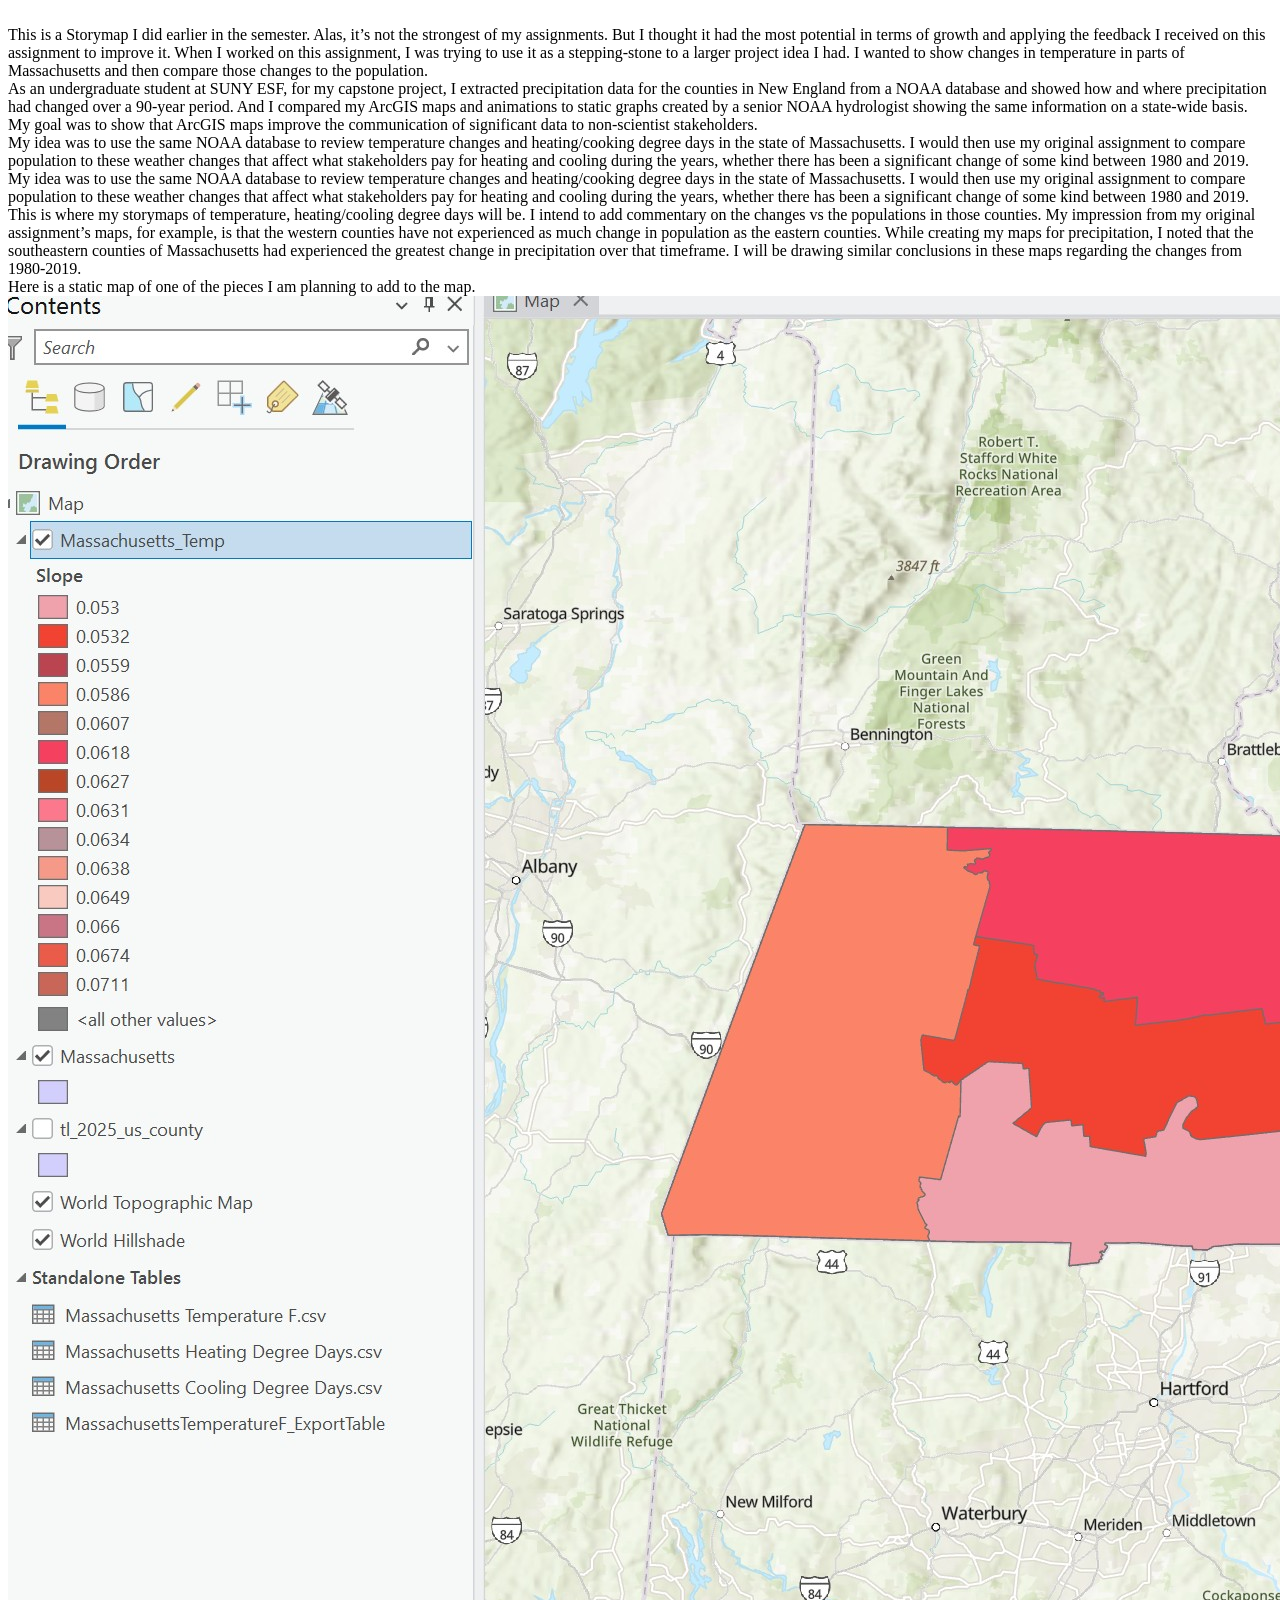
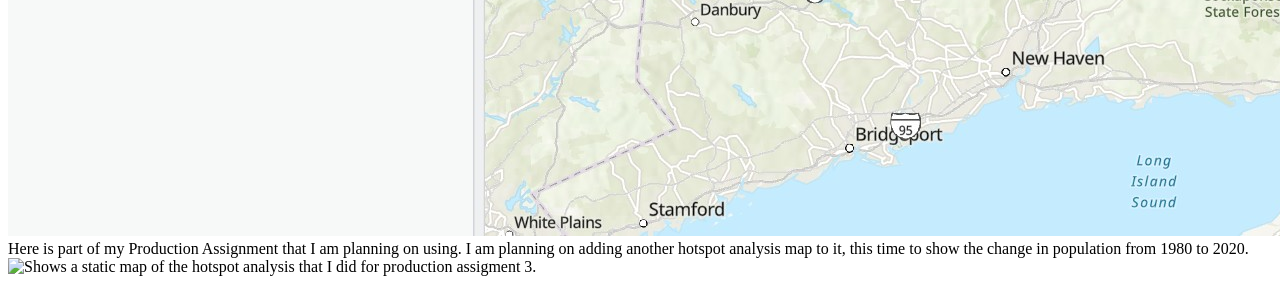
==== final portfolioindex.html @ f50ad062 "Update and rename final portfolio to final portfolioindex.html" ====
<!DOCTYPE html>
<html>
<body>
<link rel="stylesheet" href="web.css">
<title>Final Portfolio draft</title>
<br>
<p1>This is a Storymap I did earlier in the semester. Alas, it’s not the strongest of my assignments. But I thought it had the most potential in terms of growth and applying the feedback I received on this assignment to improve it. 
When I worked on this assignment, I was trying to use it as a stepping-stone to a larger project idea I had. I wanted to show changes in temperature in parts of Massachusetts and then compare those changes to the population. </p1>
<br>
<p2>As an undergraduate student at SUNY ESF, for my capstone project, I extracted precipitation data for the counties in New England from a NOAA database and showed how and where precipitation had changed over a 90-year period. 
And I compared my ArcGIS maps and animations to static graphs created by a senior NOAA hydrologist showing the same information on a state-wide basis. My goal was to show that ArcGIS maps improve the communication of significant data to non-scientist stakeholders.</p2>
<br>
<p3>My idea was to use the same NOAA database to review temperature changes and heating/cooking degree days in the state of Massachusetts. I would then use my original assignment to compare population to these 
weather changes that affect what stakeholders pay for heating and cooling during the years, whether there has been a significant change of some kind between 1980 and 2019. </p3>
<br>
<p4>My idea was to use the same NOAA database to review temperature changes and heating/cooking degree days in the state of Massachusetts. I would then use my original assignment to compare population to these weather changes
that affect what stakeholders pay for heating and cooling during the years, whether there has been a significant change of some kind between 1980 and 2019. </p4>
<br>
<p5>This is where my storymaps of temperature, heating/cooling degree days will be. I intend to add commentary on the changes vs the populations in those counties. My impression from my original assignment’s maps, for example, is that the western counties have not experienced as much change
in population as the eastern counties. While creating my maps for precipitation, I noted that the southeastern counties of Massachusetts had experienced the greatest change in precipitation over that timeframe. I will be drawing similar conclusions in these maps regarding the changes from 1980-2019. </p5>
<br>
<p6>Here is a static map of one of the pieces I am planning to add to the map.</p6>
<img src="Temp_staticMap.jpg" alt="shows a map of the lope of the average temperature for each county fro 1980 to 2019.">
<br>
<p7>Here is part of my Production Assignment that I am planning on using. I am planning on adding another hotspot analysis map to it, this time to show the change in population from 1980 to 2020.</p7>
<img src="Production3Sataticap.jpg" alt="Shows a static map of the hotspot analysis that I did for production assigment 3.">

<html>
<body>
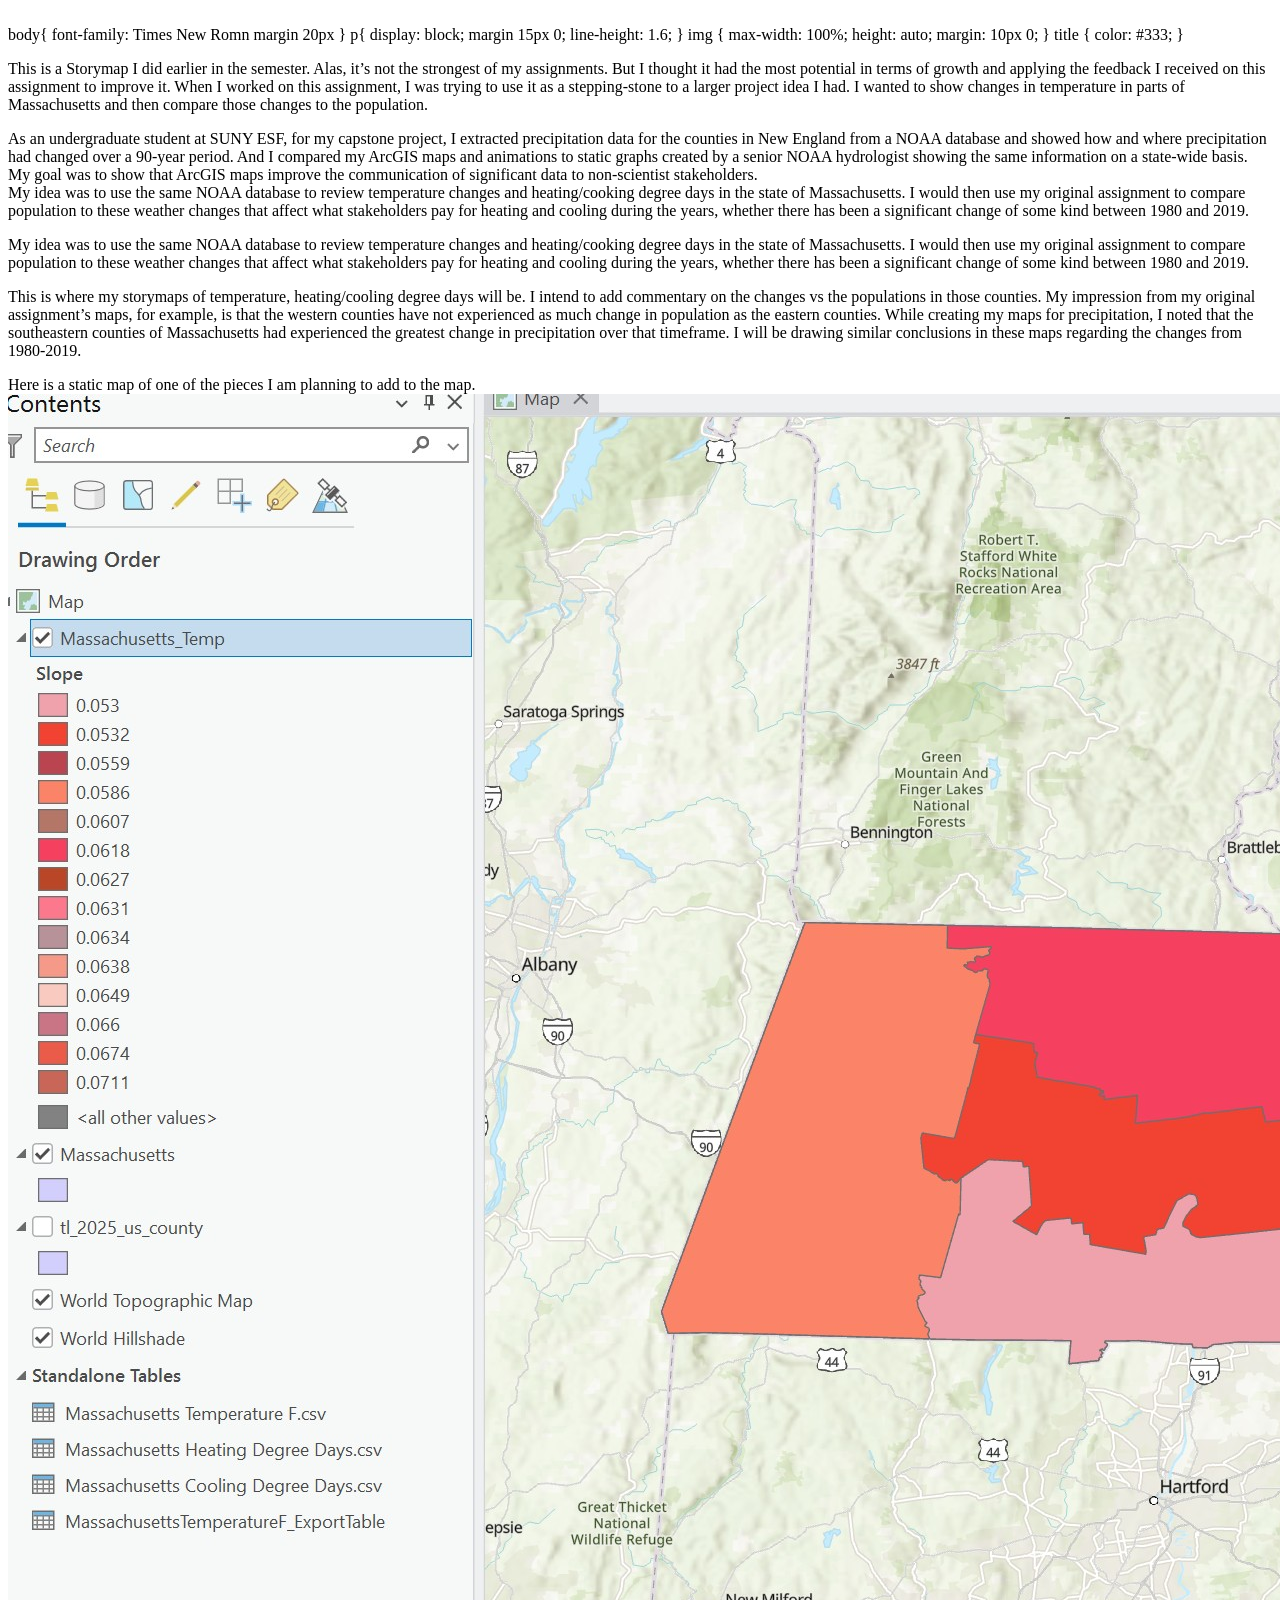
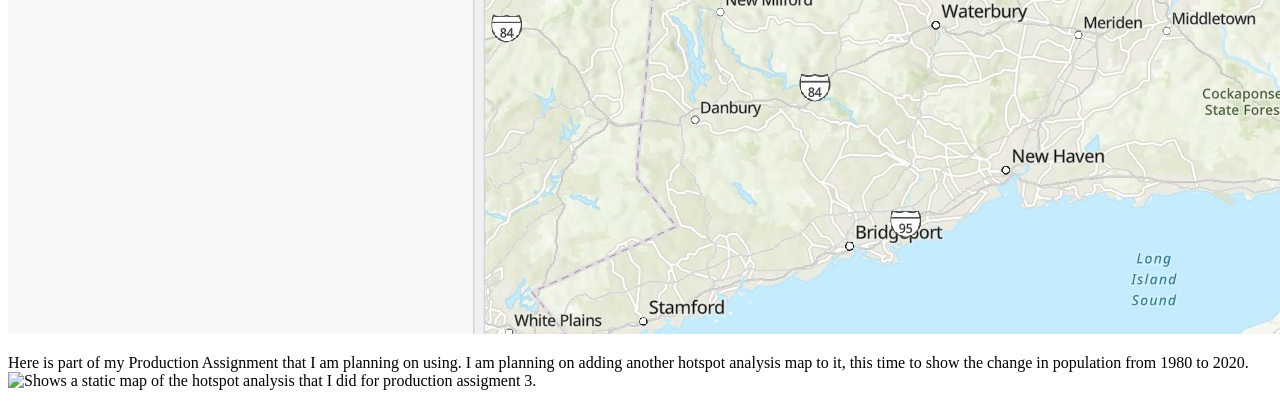
==== commit de35f1c6: "Add CSS styles to final portfolio HTML Added CSS styles for body, paragraphs, images, and titles in " ====
--- a/final portfolioindex.html
+++ b/final portfolioindex.html
@@ -4,25 +4,44 @@
 <link rel="stylesheet" href="web.css">
 <title>Final Portfolio draft</title>
 <br>
-<p1>This is a Storymap I did earlier in the semester. Alas, it’s not the strongest of my assignments. But I thought it had the most potential in terms of growth and applying the feedback I received on this assignment to improve it. 
+  body{
+  font-family: Times New Romn
+  margin 20px
+  }
+  p{
+  display: block;
+  margin 15px 0;
+    line-height: 1.6;
+}
+
+img {
+  max-width: 100%;
+  height: auto;
+  margin: 10px 0;
+}
+
+title {
+  color: #333;
+}
+<p>This is a Storymap I did earlier in the semester. Alas, it’s not the strongest of my assignments. But I thought it had the most potential in terms of growth and applying the feedback I received on this assignment to improve it. 
 When I worked on this assignment, I was trying to use it as a stepping-stone to a larger project idea I had. I wanted to show changes in temperature in parts of Massachusetts and then compare those changes to the population. </p1>
 <br>
-<p2>As an undergraduate student at SUNY ESF, for my capstone project, I extracted precipitation data for the counties in New England from a NOAA database and showed how and where precipitation had changed over a 90-year period. 
+<p>As an undergraduate student at SUNY ESF, for my capstone project, I extracted precipitation data for the counties in New England from a NOAA database and showed how and where precipitation had changed over a 90-year period. 
 And I compared my ArcGIS maps and animations to static graphs created by a senior NOAA hydrologist showing the same information on a state-wide basis. My goal was to show that ArcGIS maps improve the communication of significant data to non-scientist stakeholders.</p2>
 <br>
 <p3>My idea was to use the same NOAA database to review temperature changes and heating/cooking degree days in the state of Massachusetts. I would then use my original assignment to compare population to these 
 weather changes that affect what stakeholders pay for heating and cooling during the years, whether there has been a significant change of some kind between 1980 and 2019. </p3>
 <br>
-<p4>My idea was to use the same NOAA database to review temperature changes and heating/cooking degree days in the state of Massachusetts. I would then use my original assignment to compare population to these weather changes
+<p>My idea was to use the same NOAA database to review temperature changes and heating/cooking degree days in the state of Massachusetts. I would then use my original assignment to compare population to these weather changes
 that affect what stakeholders pay for heating and cooling during the years, whether there has been a significant change of some kind between 1980 and 2019. </p4>
 <br>
-<p5>This is where my storymaps of temperature, heating/cooling degree days will be. I intend to add commentary on the changes vs the populations in those counties. My impression from my original assignment’s maps, for example, is that the western counties have not experienced as much change
+<p>This is where my storymaps of temperature, heating/cooling degree days will be. I intend to add commentary on the changes vs the populations in those counties. My impression from my original assignment’s maps, for example, is that the western counties have not experienced as much change
 in population as the eastern counties. While creating my maps for precipitation, I noted that the southeastern counties of Massachusetts had experienced the greatest change in precipitation over that timeframe. I will be drawing similar conclusions in these maps regarding the changes from 1980-2019. </p5>
 <br>
-<p6>Here is a static map of one of the pieces I am planning to add to the map.</p6>
+<p>Here is a static map of one of the pieces I am planning to add to the map.</p6>
 <img src="Temp_staticMap.jpg" alt="shows a map of the lope of the average temperature for each county fro 1980 to 2019.">
 <br>
-<p7>Here is part of my Production Assignment that I am planning on using. I am planning on adding another hotspot analysis map to it, this time to show the change in population from 1980 to 2020.</p7>
+<p>Here is part of my Production Assignment that I am planning on using. I am planning on adding another hotspot analysis map to it, this time to show the change in population from 1980 to 2020.</p7>
 <img src="Production3Sataticap.jpg" alt="Shows a static map of the hotspot analysis that I did for production assigment 3.">
 
 <html>
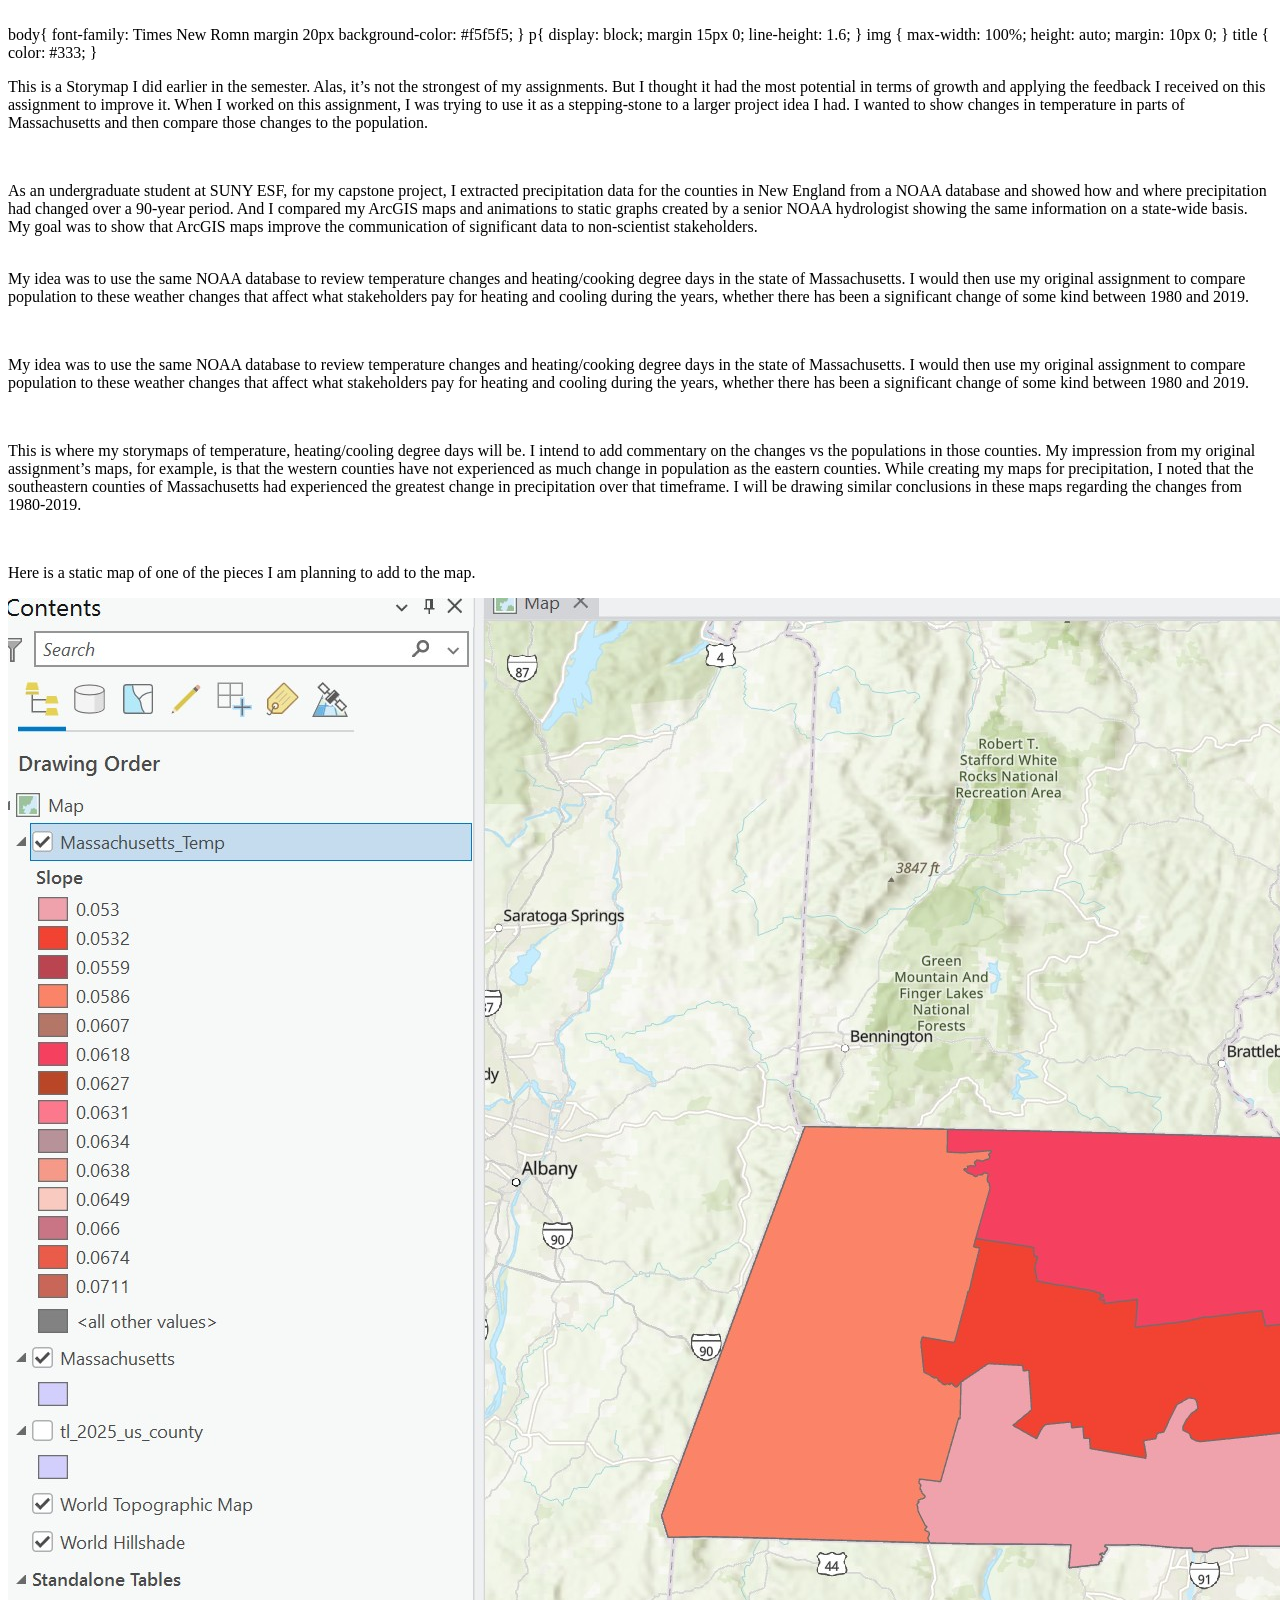
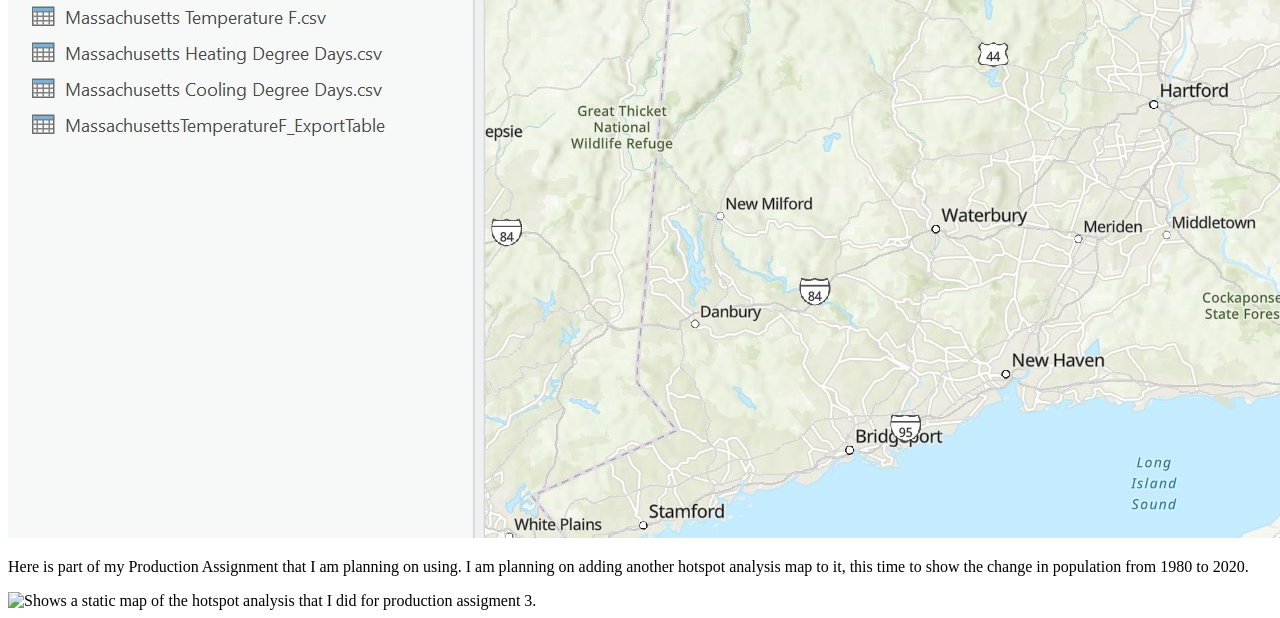
==== commit f615dada: "Fix HTML structure and update CSS links Corrected HTML tags and improved CSS link structure. Enhance" ====
--- a/final portfolioindex.html
+++ b/final portfolioindex.html
@@ -1,12 +1,14 @@
 <!DOCTYPE html>
 <html>
 <body>
-<link rel="stylesheet" href="web.css">
+<link rel="stylesheet" href="finalportfolio.web.css">
 <title>Final Portfolio draft</title>
 <br>
   body{
   font-family: Times New Romn
   margin 20px
+  background-color: #f5f5f5;
+  
   }
   p{
   display: block;
@@ -24,24 +26,24 @@
   color: #333;
 }
 <p>This is a Storymap I did earlier in the semester. Alas, it’s not the strongest of my assignments. But I thought it had the most potential in terms of growth and applying the feedback I received on this assignment to improve it. 
-When I worked on this assignment, I was trying to use it as a stepping-stone to a larger project idea I had. I wanted to show changes in temperature in parts of Massachusetts and then compare those changes to the population. </p1>
+When I worked on this assignment, I was trying to use it as a stepping-stone to a larger project idea I had. I wanted to show changes in temperature in parts of Massachusetts and then compare those changes to the population. </p>
 <br>
 <p>As an undergraduate student at SUNY ESF, for my capstone project, I extracted precipitation data for the counties in New England from a NOAA database and showed how and where precipitation had changed over a 90-year period. 
-And I compared my ArcGIS maps and animations to static graphs created by a senior NOAA hydrologist showing the same information on a state-wide basis. My goal was to show that ArcGIS maps improve the communication of significant data to non-scientist stakeholders.</p2>
+And I compared my ArcGIS maps and animations to static graphs created by a senior NOAA hydrologist showing the same information on a state-wide basis. My goal was to show that ArcGIS maps improve the communication of significant data to non-scientist stakeholders.</p>
 <br>
 <p3>My idea was to use the same NOAA database to review temperature changes and heating/cooking degree days in the state of Massachusetts. I would then use my original assignment to compare population to these 
-weather changes that affect what stakeholders pay for heating and cooling during the years, whether there has been a significant change of some kind between 1980 and 2019. </p3>
+weather changes that affect what stakeholders pay for heating and cooling during the years, whether there has been a significant change of some kind between 1980 and 2019. </p>
 <br>
 <p>My idea was to use the same NOAA database to review temperature changes and heating/cooking degree days in the state of Massachusetts. I would then use my original assignment to compare population to these weather changes
-that affect what stakeholders pay for heating and cooling during the years, whether there has been a significant change of some kind between 1980 and 2019. </p4>
+that affect what stakeholders pay for heating and cooling during the years, whether there has been a significant change of some kind between 1980 and 2019. </p>
 <br>
 <p>This is where my storymaps of temperature, heating/cooling degree days will be. I intend to add commentary on the changes vs the populations in those counties. My impression from my original assignment’s maps, for example, is that the western counties have not experienced as much change
-in population as the eastern counties. While creating my maps for precipitation, I noted that the southeastern counties of Massachusetts had experienced the greatest change in precipitation over that timeframe. I will be drawing similar conclusions in these maps regarding the changes from 1980-2019. </p5>
+in population as the eastern counties. While creating my maps for precipitation, I noted that the southeastern counties of Massachusetts had experienced the greatest change in precipitation over that timeframe. I will be drawing similar conclusions in these maps regarding the changes from 1980-2019. </p>
 <br>
-<p>Here is a static map of one of the pieces I am planning to add to the map.</p6>
+<p>Here is a static map of one of the pieces I am planning to add to the map.</p>
 <img src="Temp_staticMap.jpg" alt="shows a map of the lope of the average temperature for each county fro 1980 to 2019.">
 <br>
-<p>Here is part of my Production Assignment that I am planning on using. I am planning on adding another hotspot analysis map to it, this time to show the change in population from 1980 to 2020.</p7>
+<p>Here is part of my Production Assignment that I am planning on using. I am planning on adding another hotspot analysis map to it, this time to show the change in population from 1980 to 2020.</p>
 <img src="Production3Sataticap.jpg" alt="Shows a static map of the hotspot analysis that I did for production assigment 3.">
 
 <html>
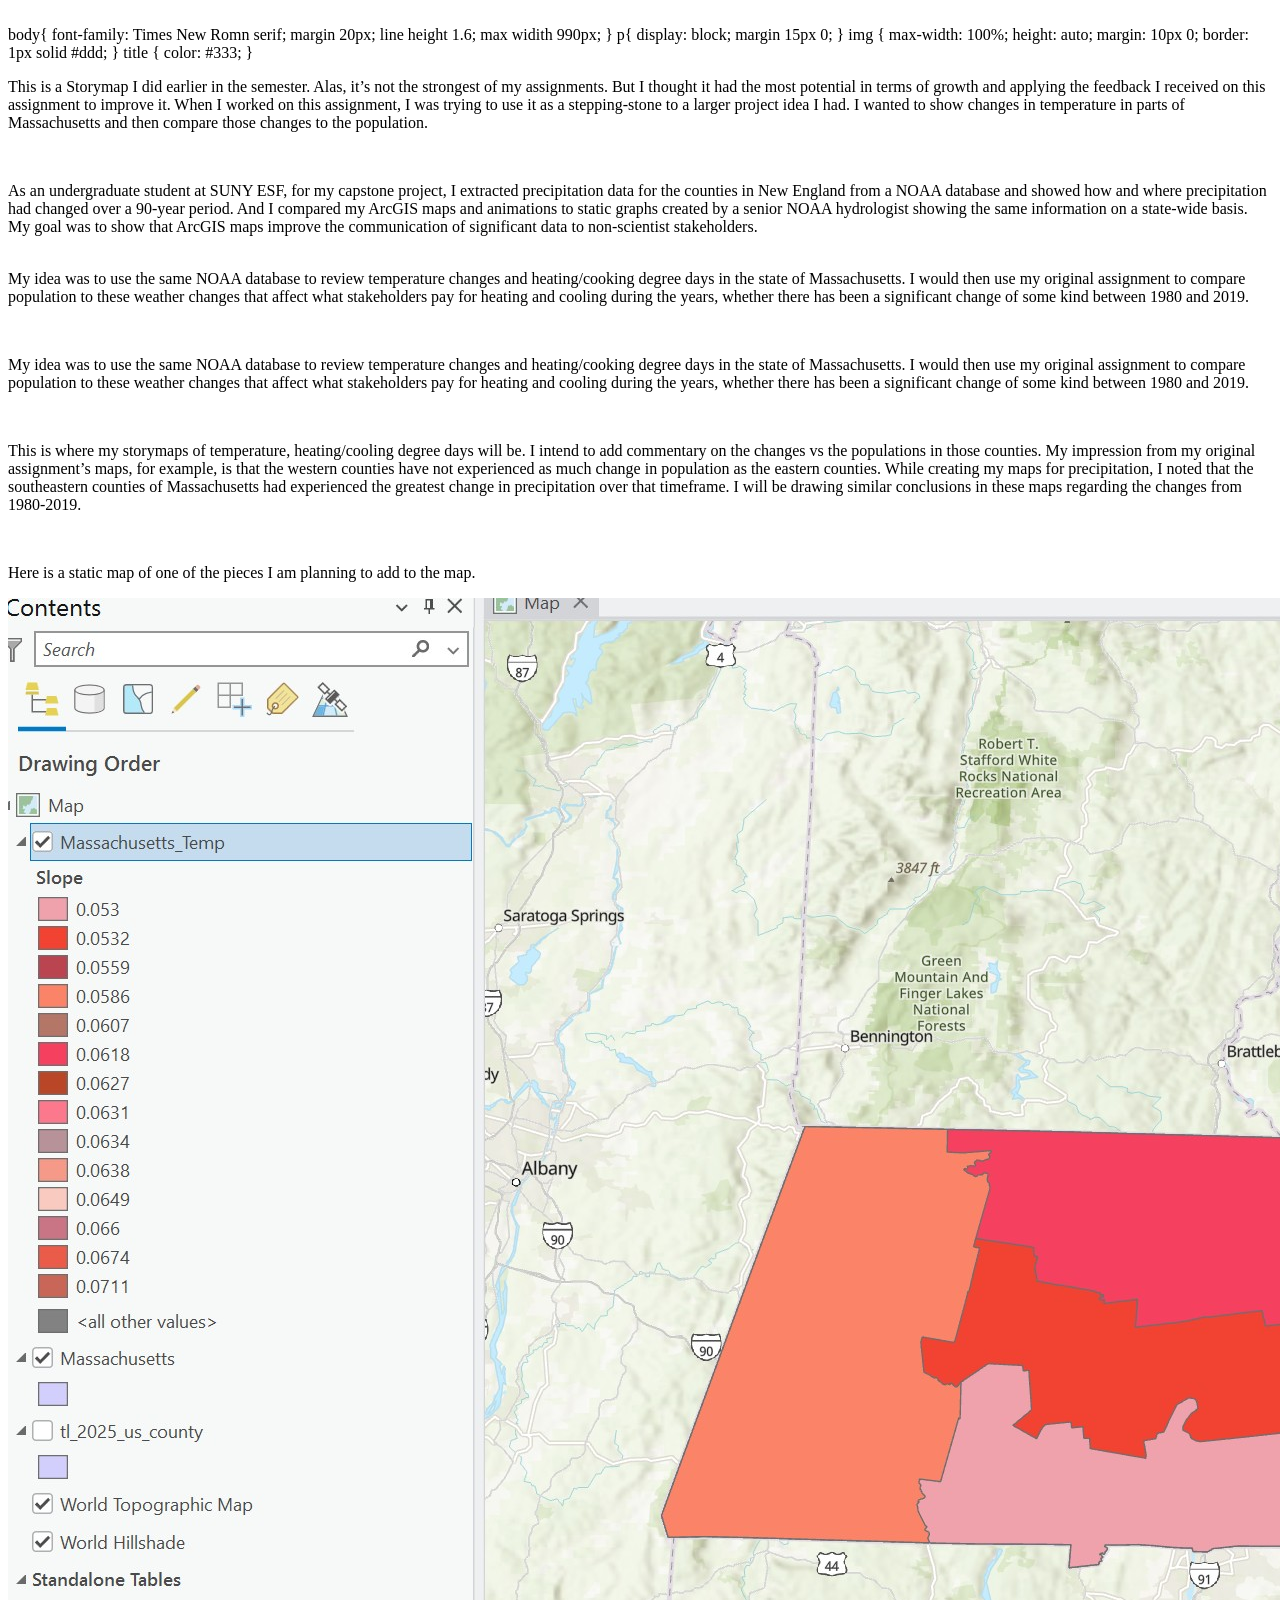
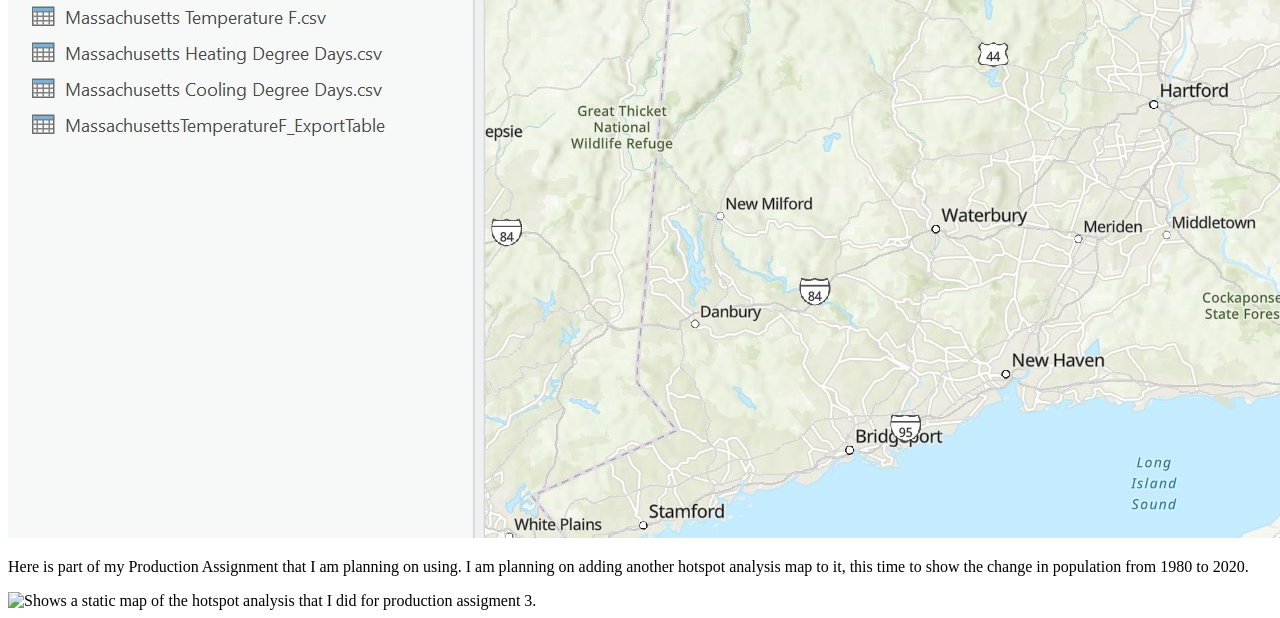
==== commit a758e41c: "Fix CSS styles in final portfolio index file Corrected CSS syntax errors and improved styling." ====
--- a/final portfolioindex.html
+++ b/final portfolioindex.html
@@ -5,21 +5,22 @@
 <title>Final Portfolio draft</title>
 <br>
   body{
-  font-family: Times New Romn
-  margin 20px
-  background-color: #f5f5f5;
+  font-family: Times New Romn serif;
+  margin 20px;
+  line height 1.6;
+  max widith 990px;
   
   }
   p{
   display: block;
   margin 15px 0;
-    line-height: 1.6;
 }
 
 img {
   max-width: 100%;
   height: auto;
   margin: 10px 0;
+  border: 1px solid #ddd;
 }
 
 title {
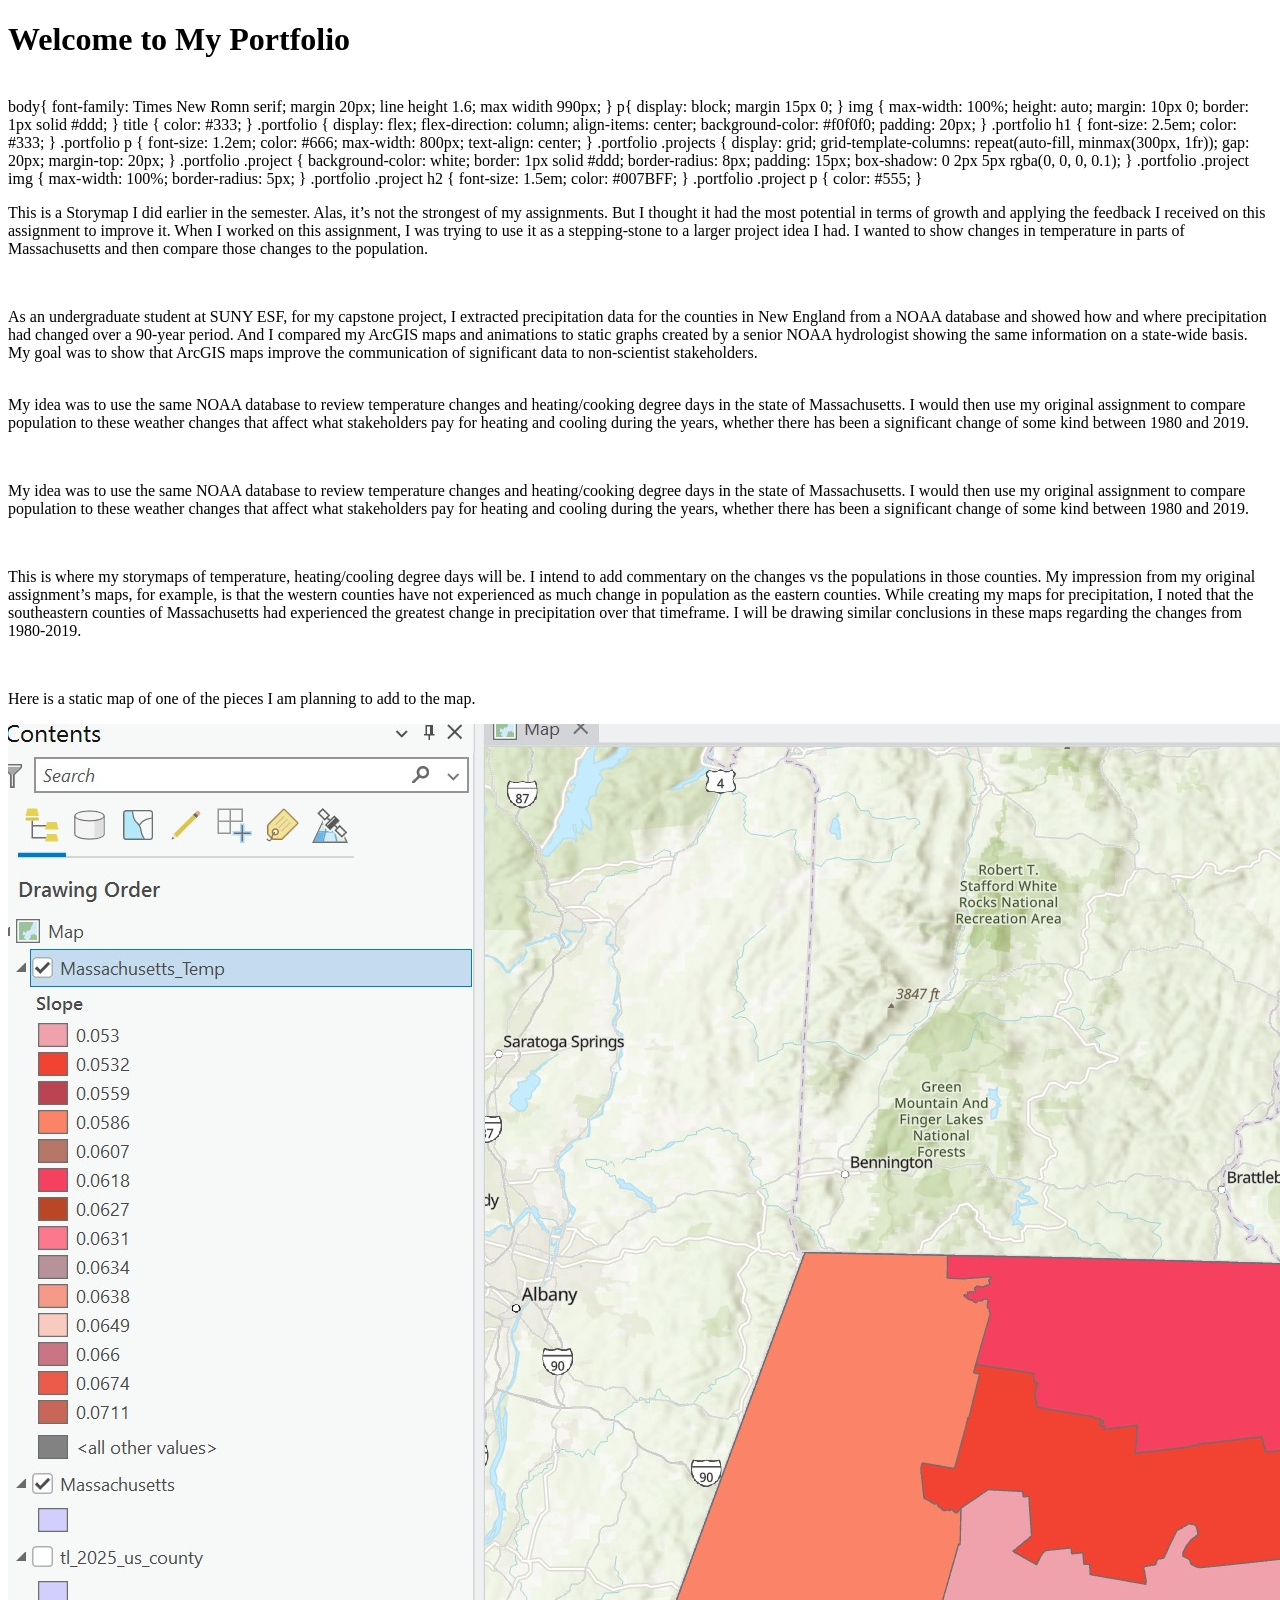
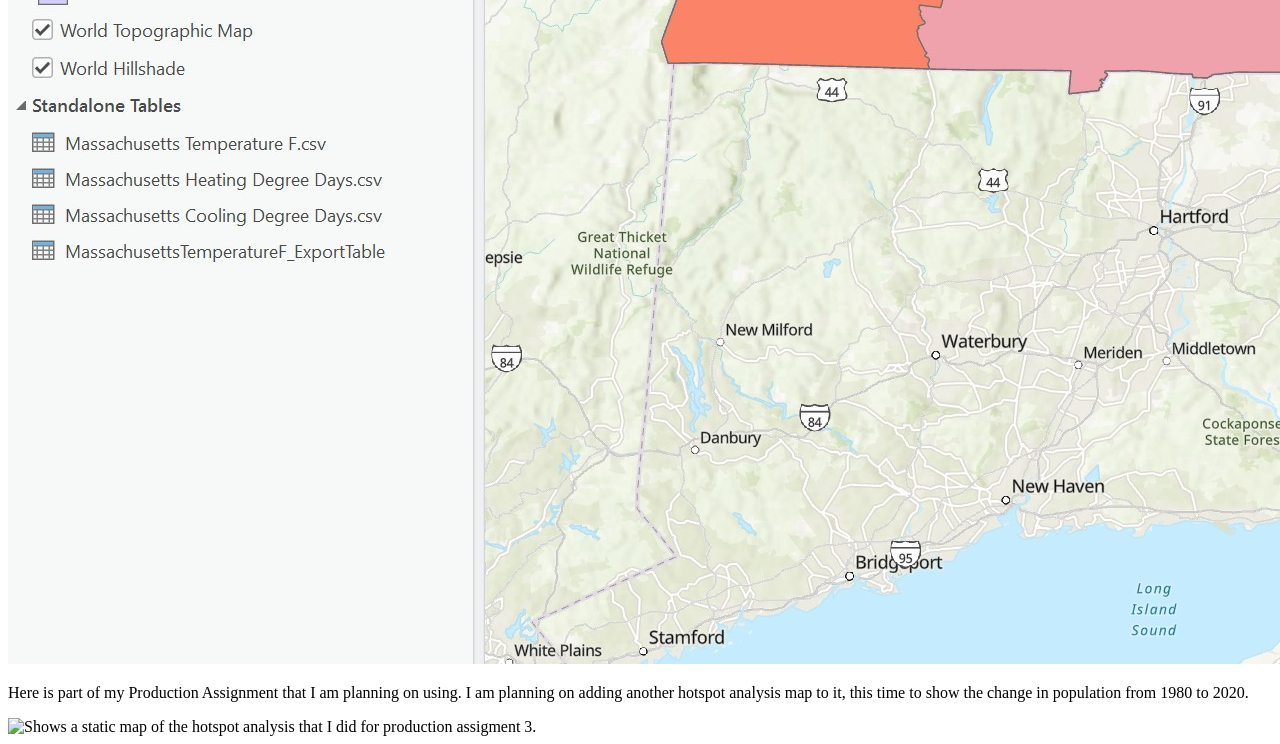
==== commit d15893df: "Enhance HTML structure and styling for portfolio Added meta tags for character set and viewport, upd" ====
--- a/final portfolioindex.html
+++ b/final portfolioindex.html
@@ -3,6 +3,15 @@
 <body>
 <link rel="stylesheet" href="finalportfolio.web.css">
 <title>Final Portfolio draft</title>
+   <meta charset="UTF-8">
+    <meta name="viewport" content="width=device-width, initial-scale=1.0">
+    <title>Your Portfolio</title>
+    <link rel="stylesheet" href="web.css">
+</head>
+<body>
+    <header>
+        <h1>Welcome to My Portfolio</h1>
+    </header>
 <br>
   body{
   font-family: Times New Romn serif;
@@ -26,6 +35,54 @@
 title {
   color: #333;
 }
+  .portfolio {
+    display: flex;
+    flex-direction: column;
+    align-items: center;
+    background-color: #f0f0f0;
+    padding: 20px;
+}
+
+.portfolio h1 {
+    font-size: 2.5em;
+    color: #333;
+}
+
+.portfolio p {
+    font-size: 1.2em;
+    color: #666;
+    max-width: 800px;
+    text-align: center;
+}
+
+.portfolio .projects {
+    display: grid;
+    grid-template-columns: repeat(auto-fill, minmax(300px, 1fr));
+    gap: 20px;
+    margin-top: 20px;
+}
+
+.portfolio .project {
+    background-color: white;
+    border: 1px solid #ddd;
+    border-radius: 8px;
+    padding: 15px;
+    box-shadow: 0 2px 5px rgba(0, 0, 0, 0.1);
+}
+
+.portfolio .project img {
+    max-width: 100%;
+    border-radius: 5px;
+}
+
+.portfolio .project h2 {
+    font-size: 1.5em;
+    color: #007BFF;
+}
+
+.portfolio .project p {
+    color: #555;
+}
 <p>This is a Storymap I did earlier in the semester. Alas, it’s not the strongest of my assignments. But I thought it had the most potential in terms of growth and applying the feedback I received on this assignment to improve it. 
 When I worked on this assignment, I was trying to use it as a stepping-stone to a larger project idea I had. I wanted to show changes in temperature in parts of Massachusetts and then compare those changes to the population. </p>
 <br>
@@ -47,5 +104,5 @@
 <p>Here is part of my Production Assignment that I am planning on using. I am planning on adding another hotspot analysis map to it, this time to show the change in population from 1980 to 2020.</p>
 <img src="Production3Sataticap.jpg" alt="Shows a static map of the hotspot analysis that I did for production assigment 3.">
 
+<body>
 <html>
-<body>
--- a/web.css
+++ b/web.css
@@ -0,0 +1,48 @@
+.portfolio {
+    display: flex;
+    flex-direction: column;
+    align-items: center;
+    background-color: #f0f0f0;
+    padding: 20px;
+}
+
+.portfolio h1 {
+    font-size: 2.5em;
+    color: #333;
+}
+
+.portfolio p {
+    font-size: 1.2em;
+    color: #666;
+    max-width: 800px;
+    text-align: center;
+}
+
+.portfolio .projects {
+    display: grid;
+    grid-template-columns: repeat(auto-fill, minmax(300px, 1fr));
+    gap: 20px;
+    margin-top: 20px;
+}
+
+.portfolio .project {
+    background-color: white;
+    border: 1px solid #ddd;
+    border-radius: 8px;
+    padding: 15px;
+    box-shadow: 0 2px 5px rgba(0, 0, 0, 0.1);
+}
+
+.portfolio .project img {
+    max-width: 100%;
+    border-radius: 5px;
+}
+
+.portfolio .project h2 {
+    font-size: 1.5em;
+    color: #007BFF;
+}
+
+.portfolio .project p {
+    color: #555;
+}
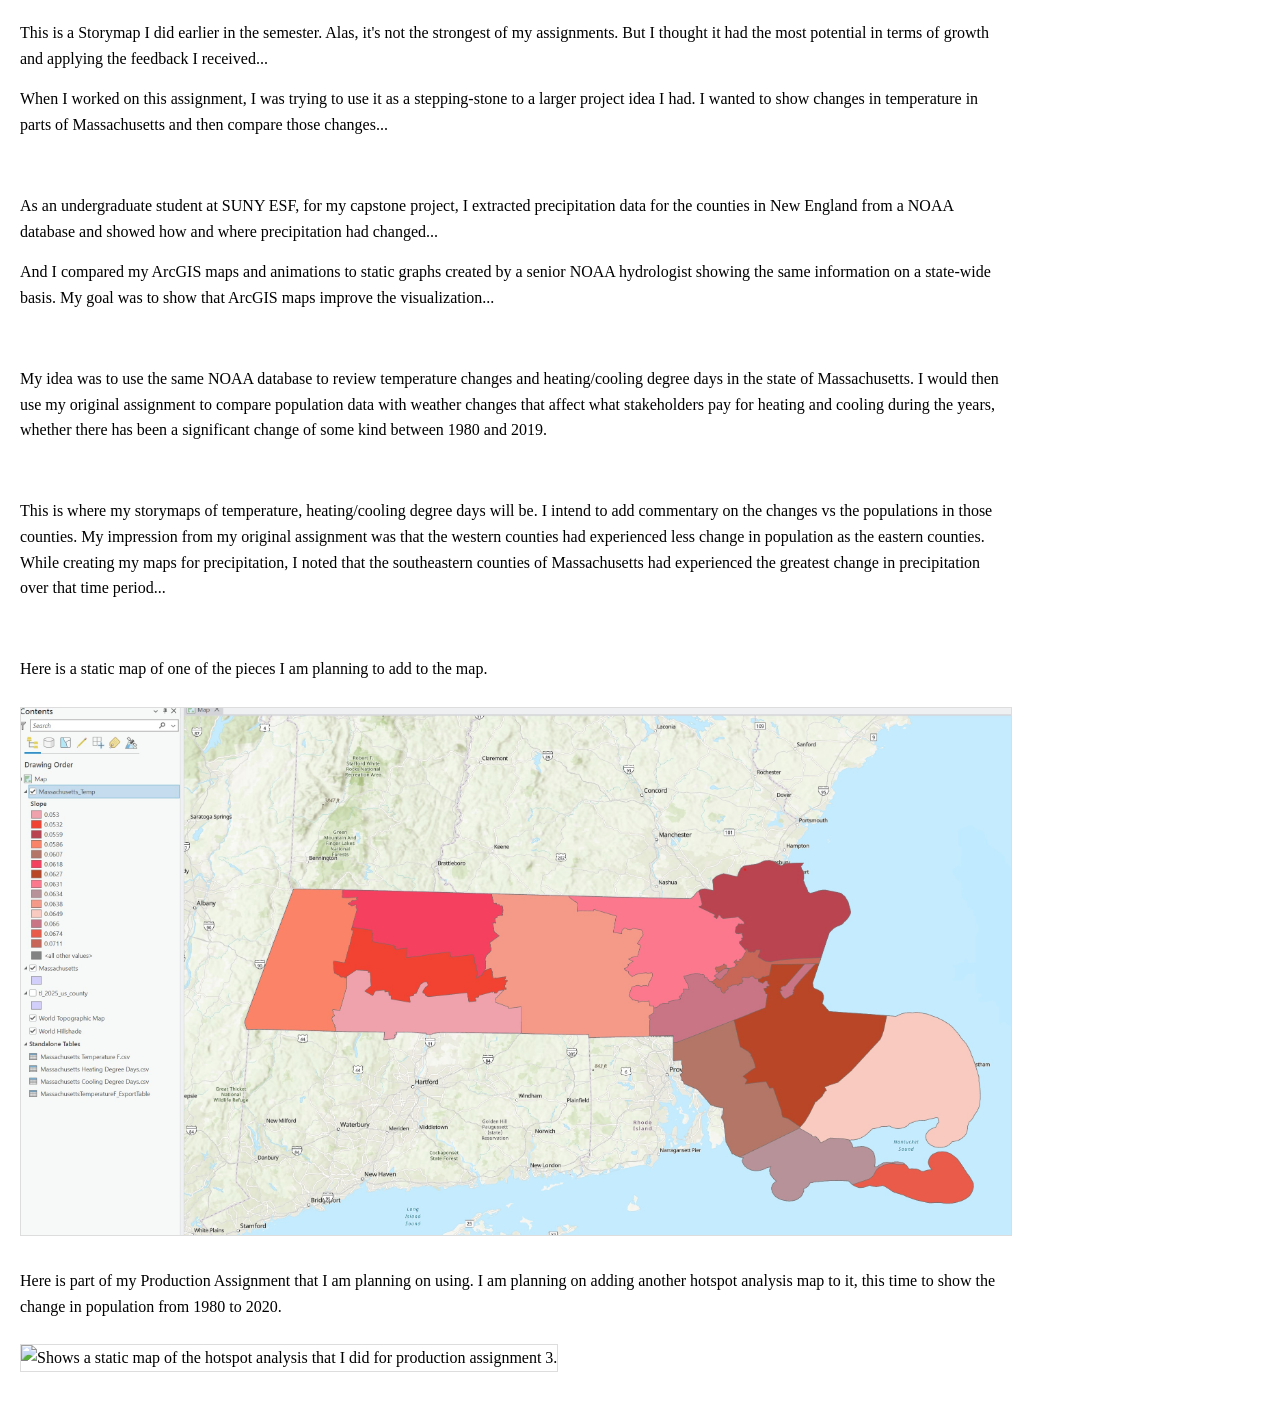
==== commit b1e93648: "Refactor HTML structure and improve styling" ====
--- a/final portfolioindex.html
+++ b/final portfolioindex.html
@@ -1,108 +1,60 @@
 <!DOCTYPE html>
 <html>
-<body>
-<link rel="stylesheet" href="finalportfolio.web.css">
-<title>Final Portfolio draft</title>
-   <meta charset="UTF-8">
-    <meta name="viewport" content="width=device-width, initial-scale=1.0">
-    <title>Your Portfolio</title>
-    <link rel="stylesheet" href="web.css">
+<head>
+  <link rel="stylesheet" href="finalportfolio.web.css">
+  <title>Final Portfolio draft</title>
+  <style>
+    body {
+      font-family: "Times New Roman", serif;
+      margin: 20px;
+      line-height: 1.6;
+      max-width: 990px;
+    }
+    
+    p {
+      display: block;
+      margin: 15px 0;
+    }
+
+    img {
+      max-width: 100%;
+      height: auto;
+      margin: 10px 0;
+      border: 1px solid #ddd;
+    }
+
+    title {
+      color: #333;
+    }
+  </style>
 </head>
 <body>
-    <header>
-        <h1>Welcome to My Portfolio</h1>
-    </header>
-<br>
-  body{
-  font-family: Times New Romn serif;
-  margin 20px;
-  line height 1.6;
-  max widith 990px;
+  <p>This is a Storymap I did earlier in the semester. Alas, it's not the strongest of my assignments. But I thought it had the most potential in terms of growth and applying the feedback I received...</p>
   
-  }
-  p{
-  display: block;
-  margin 15px 0;
-}
-
-img {
-  max-width: 100%;
-  height: auto;
-  margin: 10px 0;
-  border: 1px solid #ddd;
-}
-
-title {
-  color: #333;
-}
-  .portfolio {
-    display: flex;
-    flex-direction: column;
-    align-items: center;
-    background-color: #f0f0f0;
-    padding: 20px;
-}
-
-.portfolio h1 {
-    font-size: 2.5em;
-    color: #333;
-}
-
-.portfolio p {
-    font-size: 1.2em;
-    color: #666;
-    max-width: 800px;
-    text-align: center;
-}
-
-.portfolio .projects {
-    display: grid;
-    grid-template-columns: repeat(auto-fill, minmax(300px, 1fr));
-    gap: 20px;
-    margin-top: 20px;
-}
-
-.portfolio .project {
-    background-color: white;
-    border: 1px solid #ddd;
-    border-radius: 8px;
-    padding: 15px;
-    box-shadow: 0 2px 5px rgba(0, 0, 0, 0.1);
-}
-
-.portfolio .project img {
-    max-width: 100%;
-    border-radius: 5px;
-}
-
-.portfolio .project h2 {
-    font-size: 1.5em;
-    color: #007BFF;
-}
-
-.portfolio .project p {
-    color: #555;
-}
-<p>This is a Storymap I did earlier in the semester. Alas, it’s not the strongest of my assignments. But I thought it had the most potential in terms of growth and applying the feedback I received on this assignment to improve it. 
-When I worked on this assignment, I was trying to use it as a stepping-stone to a larger project idea I had. I wanted to show changes in temperature in parts of Massachusetts and then compare those changes to the population. </p>
-<br>
-<p>As an undergraduate student at SUNY ESF, for my capstone project, I extracted precipitation data for the counties in New England from a NOAA database and showed how and where precipitation had changed over a 90-year period. 
-And I compared my ArcGIS maps and animations to static graphs created by a senior NOAA hydrologist showing the same information on a state-wide basis. My goal was to show that ArcGIS maps improve the communication of significant data to non-scientist stakeholders.</p>
-<br>
-<p3>My idea was to use the same NOAA database to review temperature changes and heating/cooking degree days in the state of Massachusetts. I would then use my original assignment to compare population to these 
-weather changes that affect what stakeholders pay for heating and cooling during the years, whether there has been a significant change of some kind between 1980 and 2019. </p>
-<br>
-<p>My idea was to use the same NOAA database to review temperature changes and heating/cooking degree days in the state of Massachusetts. I would then use my original assignment to compare population to these weather changes
-that affect what stakeholders pay for heating and cooling during the years, whether there has been a significant change of some kind between 1980 and 2019. </p>
-<br>
-<p>This is where my storymaps of temperature, heating/cooling degree days will be. I intend to add commentary on the changes vs the populations in those counties. My impression from my original assignment’s maps, for example, is that the western counties have not experienced as much change
-in population as the eastern counties. While creating my maps for precipitation, I noted that the southeastern counties of Massachusetts had experienced the greatest change in precipitation over that timeframe. I will be drawing similar conclusions in these maps regarding the changes from 1980-2019. </p>
-<br>
-<p>Here is a static map of one of the pieces I am planning to add to the map.</p>
-<img src="Temp_staticMap.jpg" alt="shows a map of the lope of the average temperature for each county fro 1980 to 2019.">
-<br>
-<p>Here is part of my Production Assignment that I am planning on using. I am planning on adding another hotspot analysis map to it, this time to show the change in population from 1980 to 2020.</p>
-<img src="Production3Sataticap.jpg" alt="Shows a static map of the hotspot analysis that I did for production assigment 3.">
-
-<body>
-<html>
+  <p>When I worked on this assignment, I was trying to use it as a stepping-stone to a larger project idea I had. I wanted to show changes in temperature in parts of Massachusetts and then compare those changes...</p>
+  
+  <br>
+  
+  <p>As an undergraduate student at SUNY ESF, for my capstone project, I extracted precipitation data for the counties in New England from a NOAA database and showed how and where precipitation had changed...</p>
+  
+  <p>And I compared my ArcGIS maps and animations to static graphs created by a senior NOAA hydrologist showing the same information on a state-wide basis. My goal was to show that ArcGIS maps improve the visualization...</p>
+  
+  <br>
+  
+  <p>My idea was to use the same NOAA database to review temperature changes and heating/cooling degree days in the state of Massachusetts. I would then use my original assignment to compare population data with weather changes that affect what stakeholders pay for heating and cooling during the years, whether there has been a significant change of some kind between 1980 and 2019.</p>
+  
+  <br>
+  
+  <p>This is where my storymaps of temperature, heating/cooling degree days will be. I intend to add commentary on the changes vs the populations in those counties. My impression from my original assignment was that the western counties had experienced less change in population as the eastern counties. While creating my maps for precipitation, I noted that the southeastern counties of Massachusetts had experienced the greatest change in precipitation over that time period...</p>
+  
+  <br>
+  
+  <p>Here is a static map of one of the pieces I am planning to add to the map.</p>
+  <img src="Temp_staticMap.jpg" alt="shows a map of the slope of the average temperature for each county from 1980 to 2019.">
+  
+  <br>
+  
+  <p>Here is part of my Production Assignment that I am planning on using. I am planning on adding another hotspot analysis map to it, this time to show the change in population from 1980 to 2020.</p>
+  <img src="Production3Staticap.jpg" alt="Shows a static map of the hotspot analysis that I did for production assignment 3.">
+</body>
+</html>
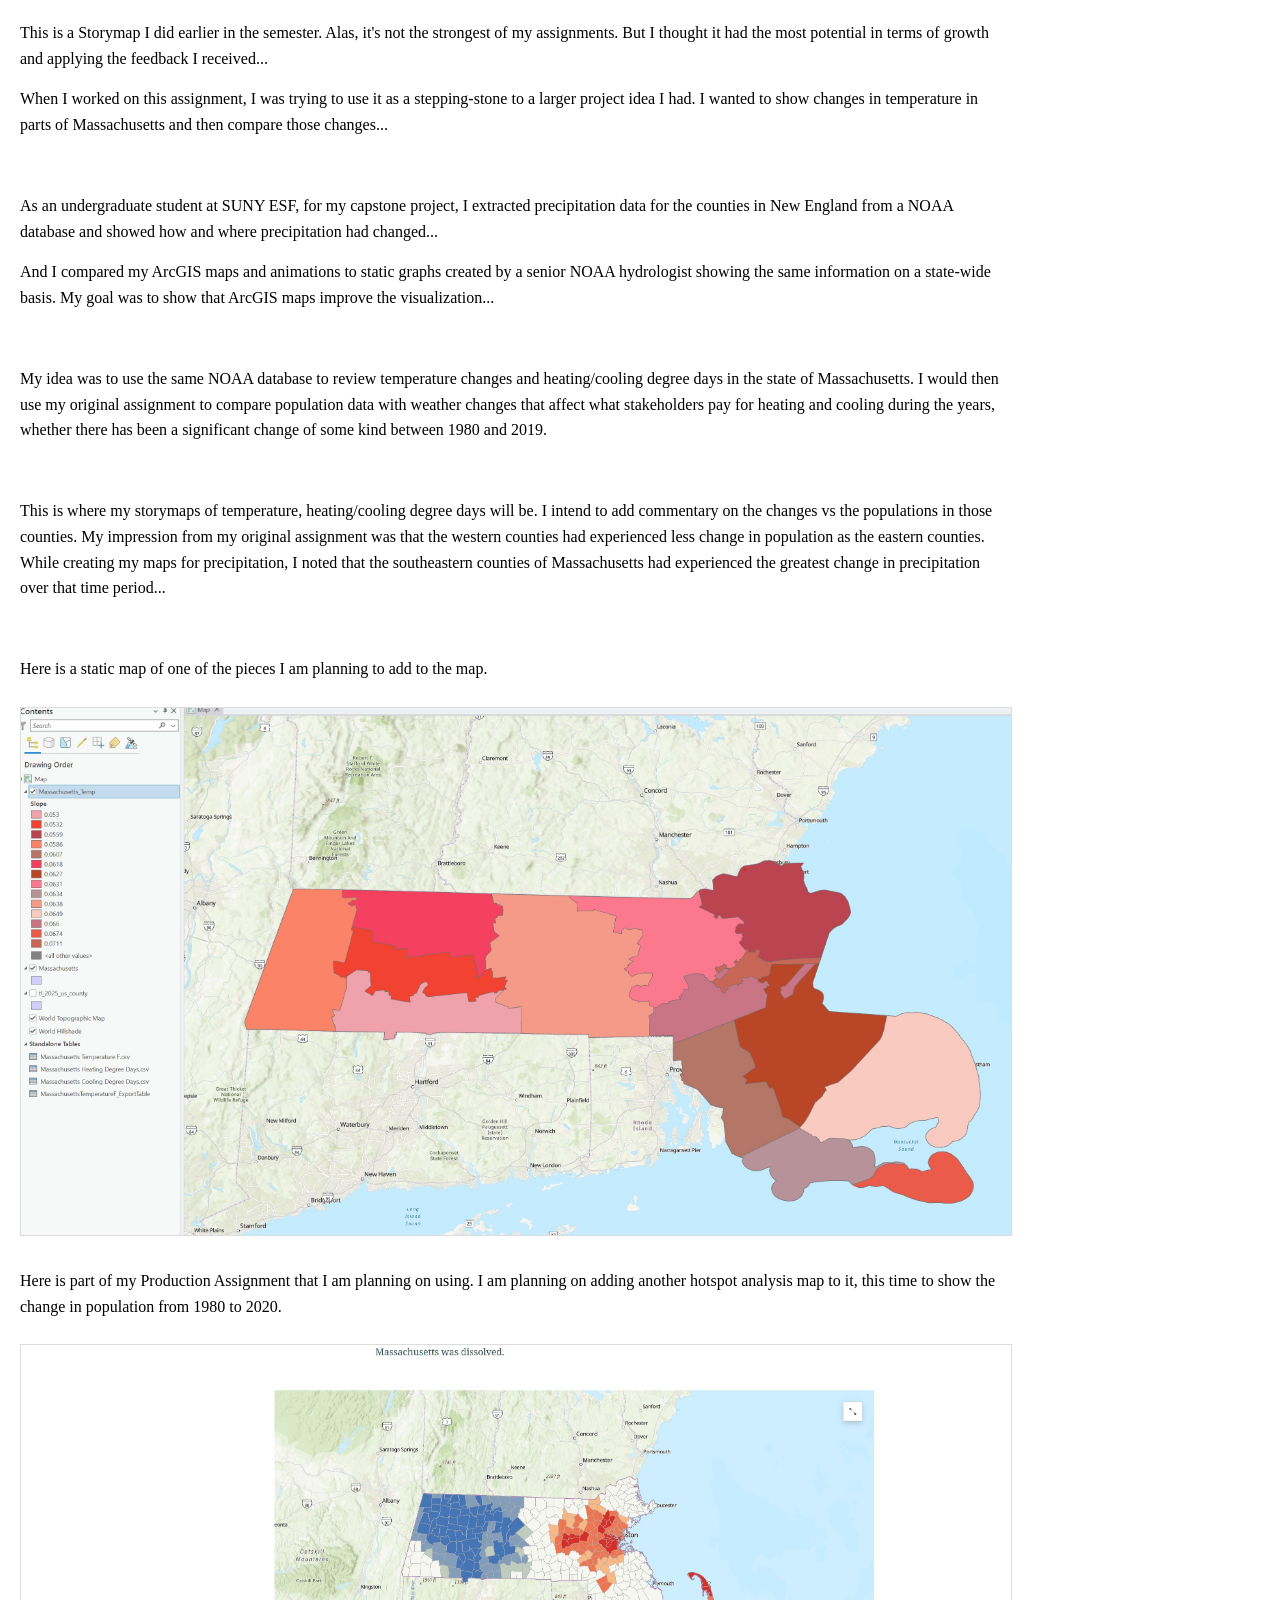
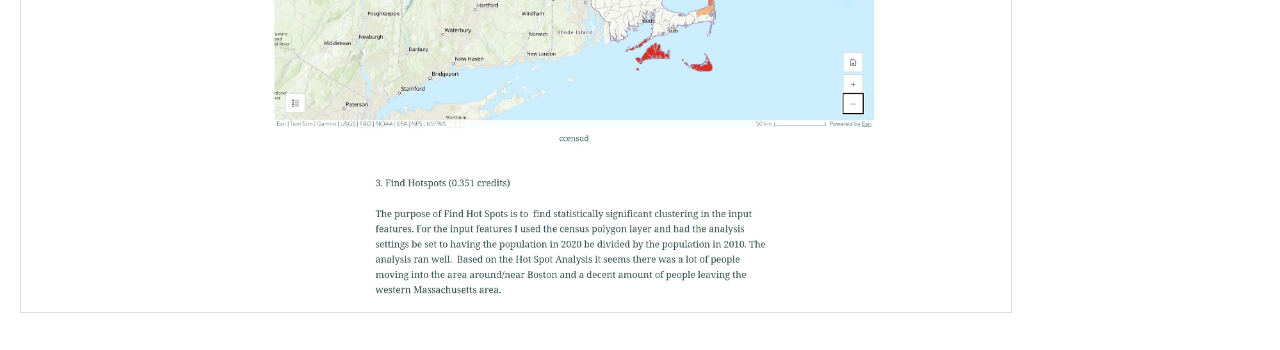
==== commit b97afb1c: "Fix image source and remove unused title style" ====
--- a/final portfolioindex.html
+++ b/final portfolioindex.html
@@ -23,9 +23,6 @@
       border: 1px solid #ddd;
     }
 
-    title {
-      color: #333;
-    }
   </style>
 </head>
 <body>
@@ -55,6 +52,6 @@
   <br>
   
   <p>Here is part of my Production Assignment that I am planning on using. I am planning on adding another hotspot analysis map to it, this time to show the change in population from 1980 to 2020.</p>
-  <img src="Production3Staticap.jpg" alt="Shows a static map of the hotspot analysis that I did for production assignment 3.">
+  <img src="Production3Staticmap.jpg" alt="Shows a static map of the hotspot analysis that I did for production assignment 3.">
 </body>
 </html>
